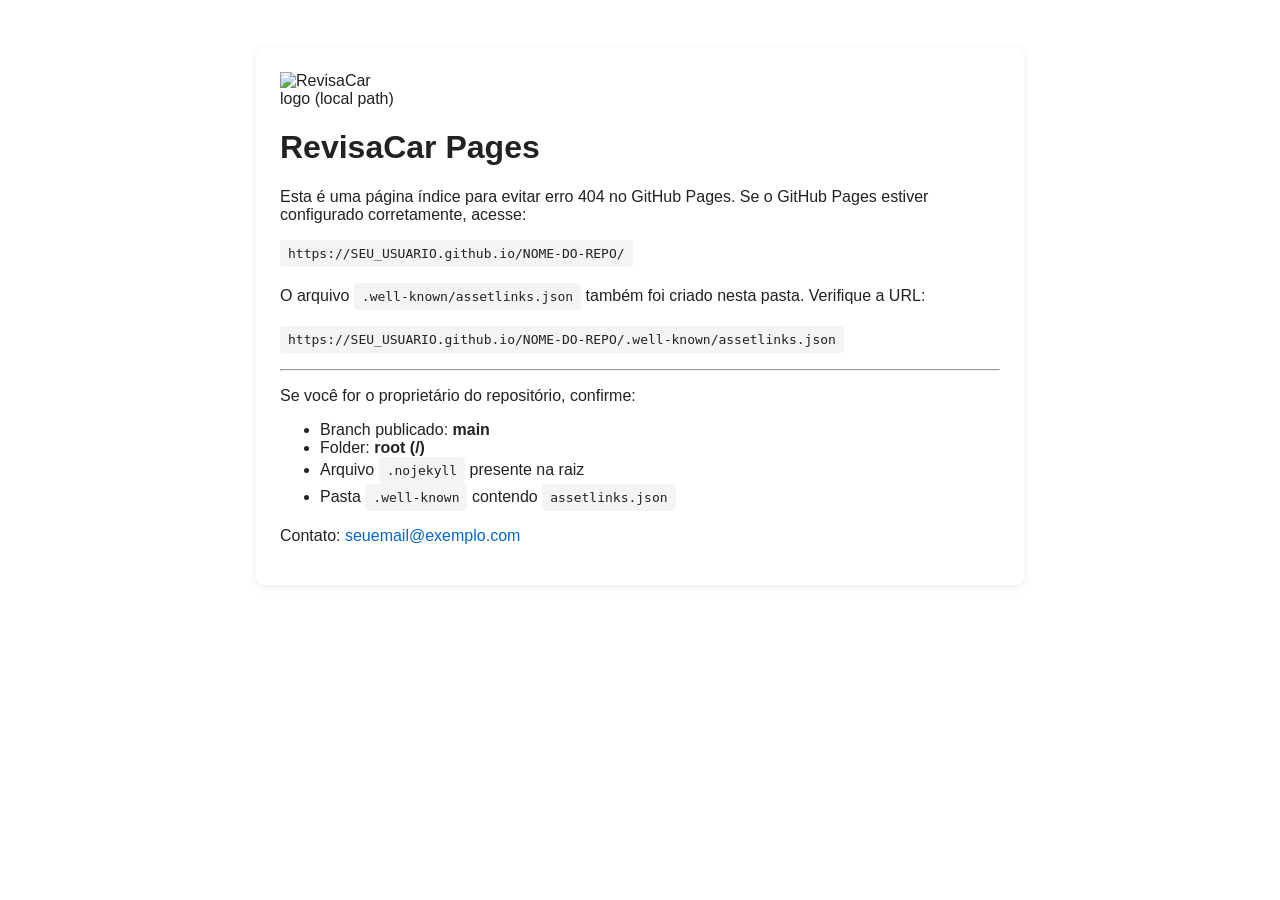
==== index.html @ 2f8b1554 "index.html" ====
<!DOCTYPE html>
<html lang="pt-BR">
<head>
  <meta charset="utf-8"/>
  <meta name="viewport" content="width=device-width, initial-scale=1"/>
  <title>RevisaCar Pages</title>
  <style>
    body { font-family: Arial, Helvetica, sans-serif; text-align:center; padding:40px; color:#222; }
    .card { display:inline-block; text-align:left; padding:24px; border-radius:8px; box-shadow:0 2px 10px rgba(0,0,0,0.08); max-width:720px; }
    img.logo { width:120px; height:auto; display:block; margin-bottom:16px; }
    code { background:#f4f4f4; padding:6px 8px; border-radius:4px; display:inline-block; }
    a { color:#0366d6; text-decoration:none; }
  </style>
</head>
<body>
  <div class="card">
    <img class="logo" src="/mnt/data/icon.png" alt="RevisaCar logo (local path)"/>
    <h1>RevisaCar Pages</h1>
    <p>Esta é uma página índice para evitar erro 404 no GitHub Pages. Se o GitHub Pages estiver configurado corretamente, acesse:</p>
    <p><code>https://SEU_USUARIO.github.io/NOME-DO-REPO/</code></p>
    <p>O arquivo <code>.well-known/assetlinks.json</code> também foi criado nesta pasta. Verifique a URL:</p>
    <p><code>https://SEU_USUARIO.github.io/NOME-DO-REPO/.well-known/assetlinks.json</code></p>
    <hr/>
    <p>Se você for o proprietário do repositório, confirme:</p>
    <ul>
      <li>Branch publicado: <strong>main</strong></li>
      <li>Folder: <strong>root (/)</strong></li>
      <li>Arquivo <code>.nojekyll</code> presente na raiz</li>
      <li>Pasta <code>.well-known</code> contendo <code>assetlinks.json</code></li>
    </ul>
    <p>Contato: <a href="mailto:seuemail@exemplo.com">seuemail@exemplo.com</a></p>
  </div>
</body>
</html>
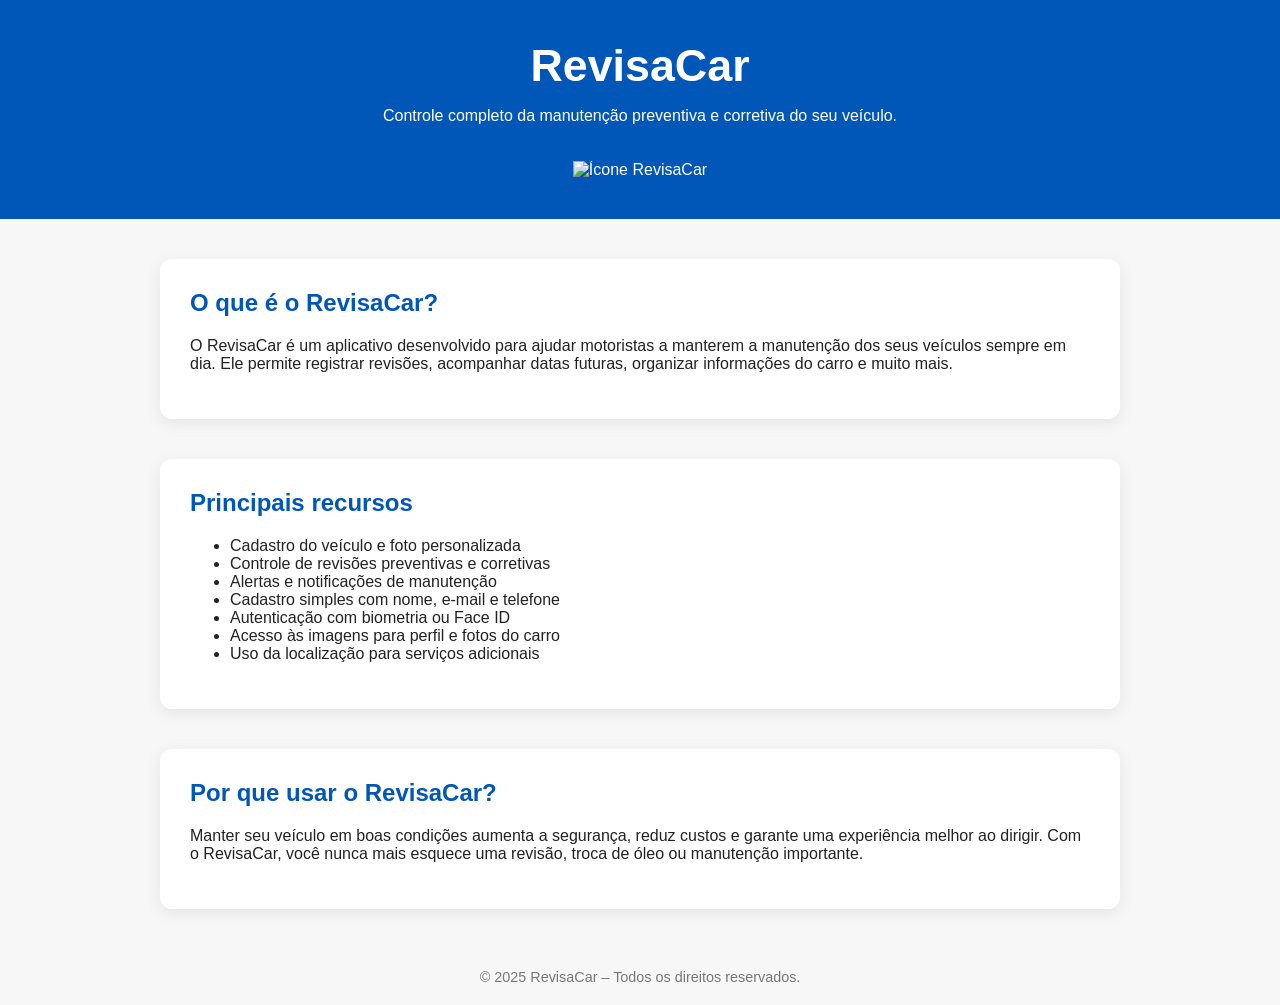
==== commit 144b0de5: "fix html." ====
--- a/index.html
+++ b/index.html
@@ -1,34 +1,102 @@
 <!DOCTYPE html>
 <html lang="pt-BR">
 <head>
-  <meta charset="utf-8"/>
-  <meta name="viewport" content="width=device-width, initial-scale=1"/>
-  <title>RevisaCar Pages</title>
+  <meta charset="UTF-8" />
+  <meta name="viewport" content="width=device-width, initial-scale=1.0" />
+  <title>RevisaCar – Seu veículo sempre em dia</title>
+
   <style>
-    body { font-family: Arial, Helvetica, sans-serif; text-align:center; padding:40px; color:#222; }
-    .card { display:inline-block; text-align:left; padding:24px; border-radius:8px; box-shadow:0 2px 10px rgba(0,0,0,0.08); max-width:720px; }
-    img.logo { width:120px; height:auto; display:block; margin-bottom:16px; }
-    code { background:#f4f4f4; padding:6px 8px; border-radius:4px; display:inline-block; }
-    a { color:#0366d6; text-decoration:none; }
+    body {
+      margin: 0;
+      font-family: Arial, Helvetica, sans-serif;
+      background: #f7f7f7;
+      color: #222;
+      text-align: center;
+    }
+
+    header {
+      background: #0057b8;
+      padding: 40px 20px;
+      color: white;
+    }
+
+    header h1 {
+      margin: 0;
+      font-size: 2.8rem;
+      font-weight: bold;
+    }
+
+    .icon {
+      margin-top: 20px;
+      width: 140px;
+      height: auto;
+    }
+
+    .section {
+      max-width: 900px;
+      background: white;
+      margin: 40px auto;
+      padding: 30px;
+      border-radius: 12px;
+      box-shadow: 0 4px 16px rgba(0,0,0,0.08);
+      text-align: left;
+    }
+
+    .section h2 {
+      color: #0057b8;
+      margin-top: 0;
+    }
+
+    footer {
+      padding: 20px;
+      color: #777;
+      font-size: 0.9rem;
+    }
   </style>
 </head>
+
 <body>
-  <div class="card">
-    <img class="logo" src="/mnt/data/icon.png" alt="RevisaCar logo (local path)"/>
-    <h1>RevisaCar Pages</h1>
-    <p>Esta é uma página índice para evitar erro 404 no GitHub Pages. Se o GitHub Pages estiver configurado corretamente, acesse:</p>
-    <p><code>https://SEU_USUARIO.github.io/NOME-DO-REPO/</code></p>
-    <p>O arquivo <code>.well-known/assetlinks.json</code> também foi criado nesta pasta. Verifique a URL:</p>
-    <p><code>https://SEU_USUARIO.github.io/NOME-DO-REPO/.well-known/assetlinks.json</code></p>
-    <hr/>
-    <p>Se você for o proprietário do repositório, confirme:</p>
+
+  <header>
+    <h1>RevisaCar</h1>
+    <p>Controle completo da manutenção preventiva e corretiva do seu veículo.</p>
+    <img class="icon" src="icon.png" alt="Ícone RevisaCar" />
+  </header>
+
+  <div class="section">
+    <h2>O que é o RevisaCar?</h2>
+    <p>
+      O RevisaCar é um aplicativo desenvolvido para ajudar motoristas a manterem
+      a manutenção dos seus veículos sempre em dia. Ele permite registrar revisões,
+      acompanhar datas futuras, organizar informações do carro e muito mais.
+    </p>
+  </div>
+
+  <div class="section">
+    <h2>Principais recursos</h2>
     <ul>
-      <li>Branch publicado: <strong>main</strong></li>
-      <li>Folder: <strong>root (/)</strong></li>
-      <li>Arquivo <code>.nojekyll</code> presente na raiz</li>
-      <li>Pasta <code>.well-known</code> contendo <code>assetlinks.json</code></li>
+      <li>Cadastro do veículo e foto personalizada</li>
+      <li>Controle de revisões preventivas e corretivas</li>
+      <li>Alertas e notificações de manutenção</li>
+      <li>Cadastro simples com nome, e-mail e telefone</li>
+      <li>Autenticação com biometria ou Face ID</li>
+      <li>Acesso às imagens para perfil e fotos do carro</li>
+      <li>Uso da localização para serviços adicionais</li>
     </ul>
-    <p>Contato: <a href="mailto:seuemail@exemplo.com">seuemail@exemplo.com</a></p>
   </div>
+
+  <div class="section">
+    <h2>Por que usar o RevisaCar?</h2>
+    <p>
+      Manter seu veículo em boas condições aumenta a segurança, reduz custos e garante
+      uma experiência melhor ao dirigir. Com o RevisaCar, você nunca mais esquece
+      uma revisão, troca de óleo ou manutenção importante.
+    </p>
+  </div>
+
+  <footer>
+    © 2025 RevisaCar – Todos os direitos reservados.
+  </footer>
+
 </body>
 </html>
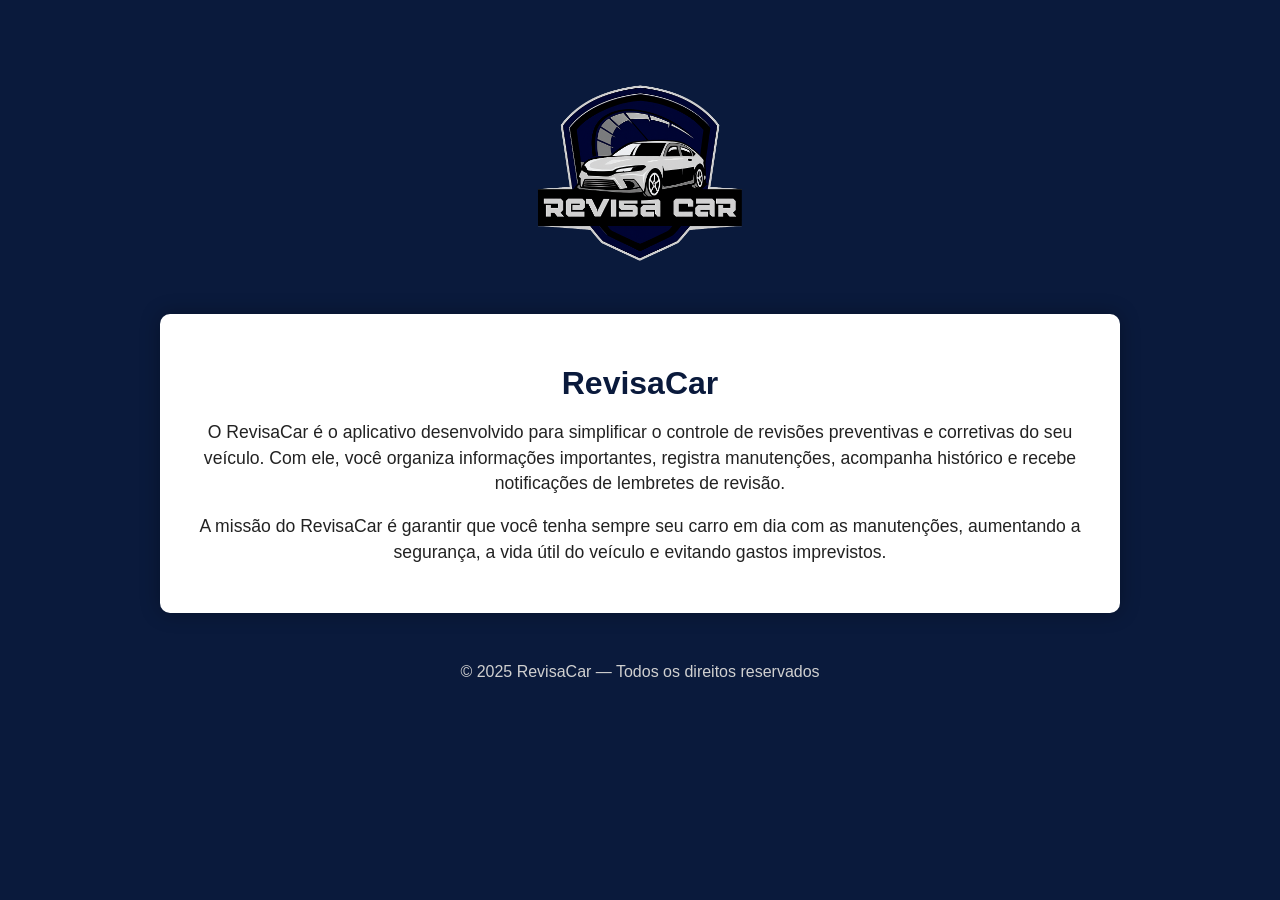
==== commit 0cb6a596: "fix." ====
--- a/index.html
+++ b/index.html
@@ -1,102 +1,77 @@
 <!DOCTYPE html>
 <html lang="pt-BR">
 <head>
-  <meta charset="UTF-8" />
-  <meta name="viewport" content="width=device-width, initial-scale=1.0" />
-  <title>RevisaCar – Seu veículo sempre em dia</title>
+    <meta charset="UTF-8" />
+    <meta name="viewport" content="width=device-width, initial-scale=1.0" />
+    <title>RevisaCar - Gerencie suas revisões automotivas</title>
 
-  <style>
-    body {
-      margin: 0;
-      font-family: Arial, Helvetica, sans-serif;
-      background: #f7f7f7;
-      color: #222;
-      text-align: center;
-    }
+    <style>
+        body {
+            margin: 0;
+            padding: 0;
+            font-family: Arial, sans-serif;
+            background: #0A1A3C; /* Azul do escudo do logo */
+            color: white;
+            text-align: center;
+        }
 
-    header {
-      background: #0057b8;
-      padding: 40px 20px;
-      color: white;
-    }
+        header {
+            padding: 40px 20px 10px;
+        }
 
-    header h1 {
-      margin: 0;
-      font-size: 2.8rem;
-      font-weight: bold;
-    }
+        .logo {
+            width: 260px;
+            height: auto;
+        }
 
-    .icon {
-      margin-top: 20px;
-      width: 140px;
-      height: auto;
-    }
+        .container {
+            max-width: 900px;
+            margin: auto;
+            background: white;
+            color: #222;
+            padding: 30px;
+            border-radius: 10px;
+            box-shadow: 0 0 20px rgba(0,0,0,0.3);
+        }
 
-    .section {
-      max-width: 900px;
-      background: white;
-      margin: 40px auto;
-      padding: 30px;
-      border-radius: 12px;
-      box-shadow: 0 4px 16px rgba(0,0,0,0.08);
-      text-align: left;
-    }
+        h1 {
+            color: #0A1A3C; /* Azul do logo */
+            margin-bottom: 10px;
+        }
 
-    .section h2 {
-      color: #0057b8;
-      margin-top: 0;
-    }
+        p {
+            font-size: 1.1rem;
+            line-height: 1.6rem;
+        }
 
-    footer {
-      padding: 20px;
-      color: #777;
-      font-size: 0.9rem;
-    }
-  </style>
+        footer {
+            padding: 20px;
+            margin-top: 30px;
+            color: #d0d0d0;
+        }
+    </style>
 </head>
-
 <body>
 
-  <header>
-    <h1>RevisaCar</h1>
-    <p>Controle completo da manutenção preventiva e corretiva do seu veículo.</p>
-    <img class="icon" src="icon.png" alt="Ícone RevisaCar" />
-  </header>
+    <header>
+        <img src="assets/icon.png" class="logo">
+    </header>
 
-  <div class="section">
-    <h2>O que é o RevisaCar?</h2>
-    <p>
-      O RevisaCar é um aplicativo desenvolvido para ajudar motoristas a manterem
-      a manutenção dos seus veículos sempre em dia. Ele permite registrar revisões,
-      acompanhar datas futuras, organizar informações do carro e muito mais.
-    </p>
-  </div>
+    <div class="container">
+        <h1>RevisaCar</h1>
+        <p>
+            O RevisaCar é o aplicativo desenvolvido para simplificar o controle de revisões preventivas e corretivas do seu veículo. 
+            Com ele, você organiza informações importantes, registra manutenções, acompanha histórico e recebe notificações de lembretes de revisão.
+        </p>
 
-  <div class="section">
-    <h2>Principais recursos</h2>
-    <ul>
-      <li>Cadastro do veículo e foto personalizada</li>
-      <li>Controle de revisões preventivas e corretivas</li>
-      <li>Alertas e notificações de manutenção</li>
-      <li>Cadastro simples com nome, e-mail e telefone</li>
-      <li>Autenticação com biometria ou Face ID</li>
-      <li>Acesso às imagens para perfil e fotos do carro</li>
-      <li>Uso da localização para serviços adicionais</li>
-    </ul>
-  </div>
+        <p>
+            A missão do RevisaCar é garantir que você tenha sempre seu carro em dia com as manutenções, aumentando a segurança, a vida útil do veículo e evitando gastos imprevistos.
+        </p>
+    </div>
 
-  <div class="section">
-    <h2>Por que usar o RevisaCar?</h2>
-    <p>
-      Manter seu veículo em boas condições aumenta a segurança, reduz custos e garante
-      uma experiência melhor ao dirigir. Com o RevisaCar, você nunca mais esquece
-      uma revisão, troca de óleo ou manutenção importante.
-    </p>
-  </div>
-
-  <footer>
-    © 2025 RevisaCar – Todos os direitos reservados.
-  </footer>
+    <footer>
+        © 2025 RevisaCar — Todos os direitos reservados
+    </footer>
 
 </body>
 </html>
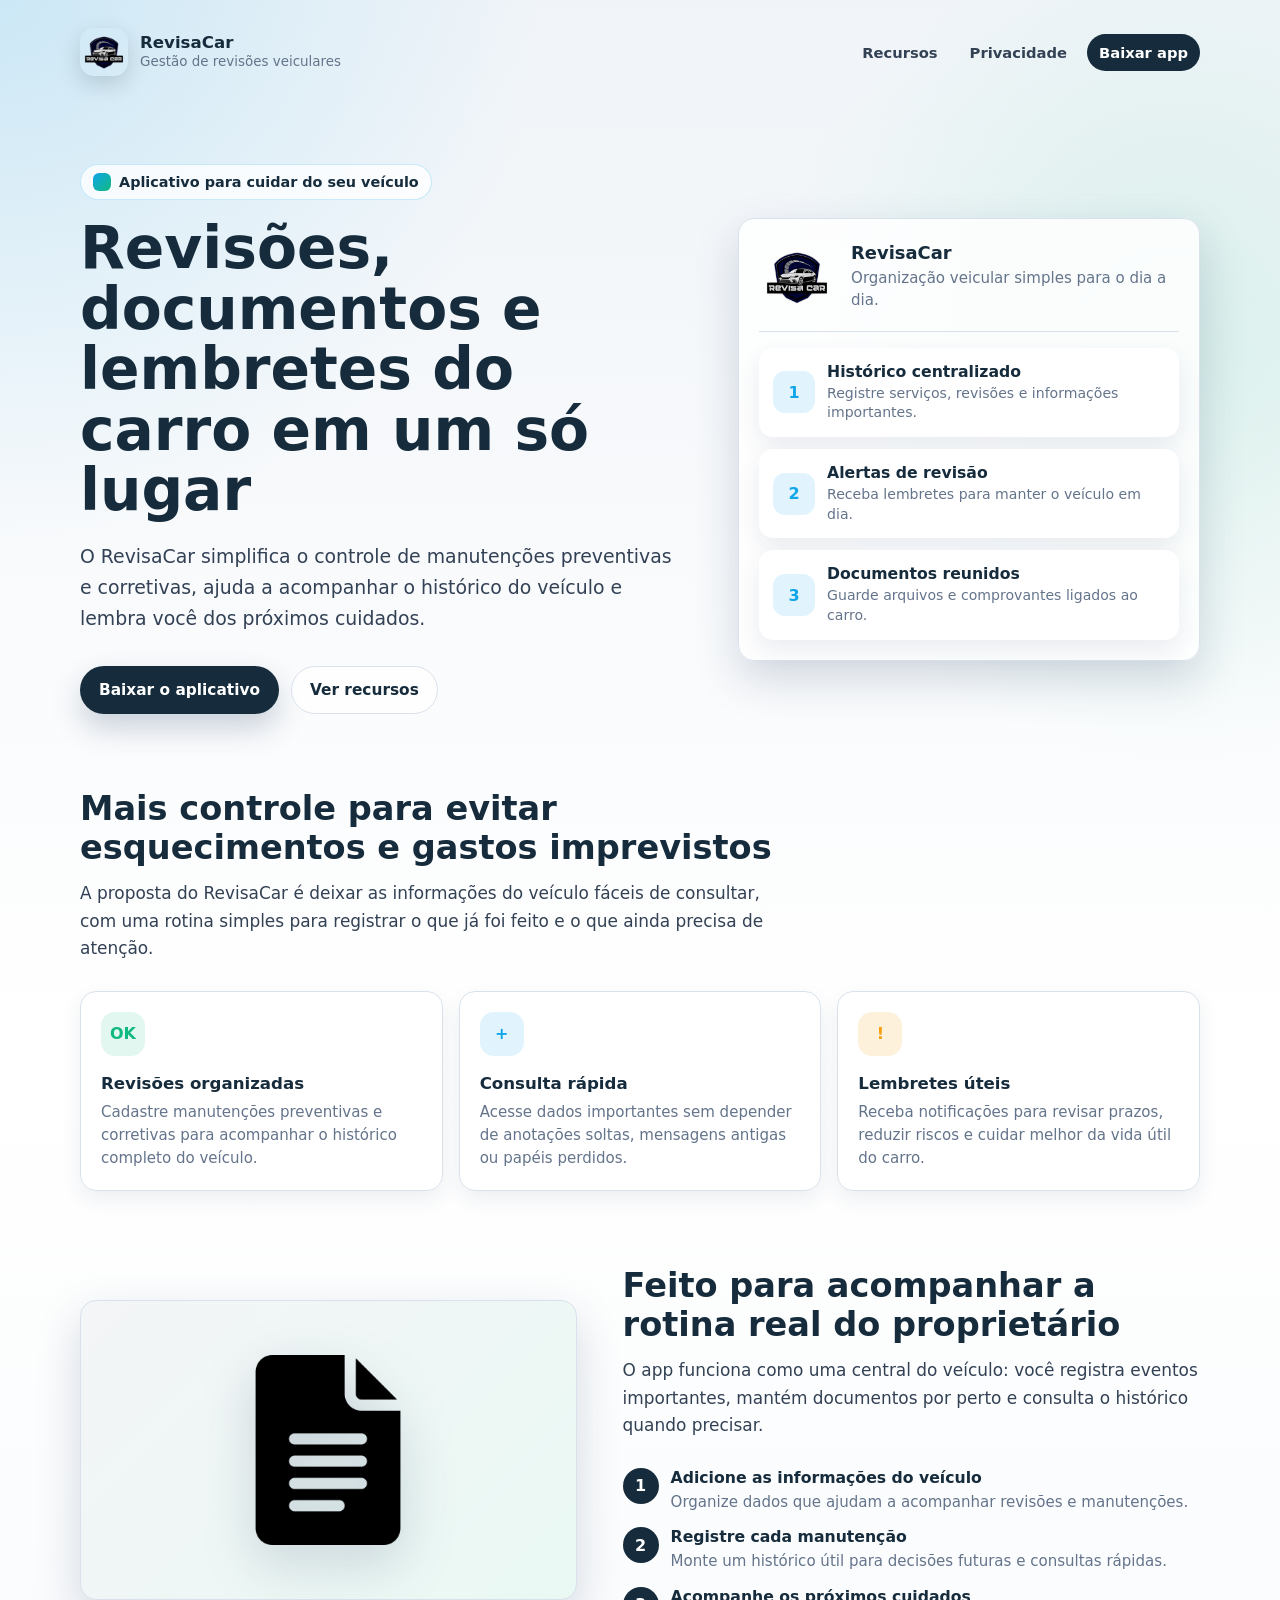
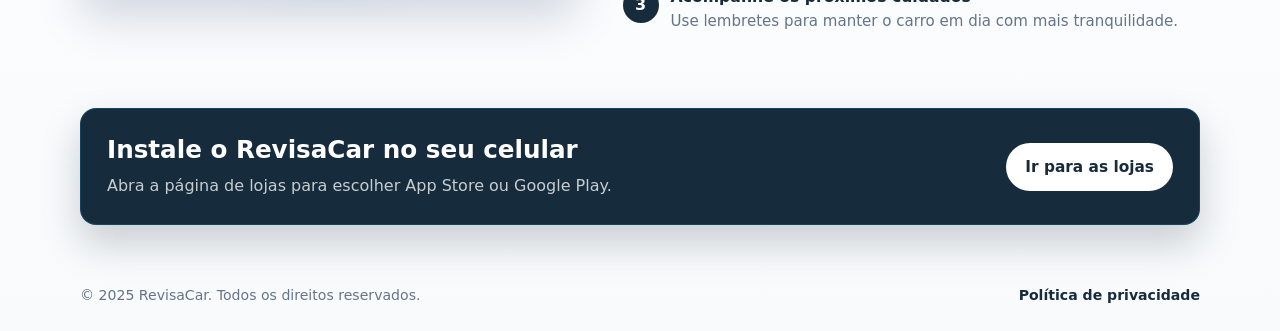
==== commit 39c5367f: "Padroniza as páginas existete." ====
--- a/index.html
+++ b/index.html
@@ -3,75 +3,164 @@
 <head>
     <meta charset="UTF-8" />
     <meta name="viewport" content="width=device-width, initial-scale=1.0" />
-    <title>RevisaCar - Gerencie suas revisões automotivas</title>
-
-    <style>
-        body {
-            margin: 0;
-            padding: 0;
-            font-family: Arial, sans-serif;
-            background: #0A1A3C; /* Azul do escudo do logo */
-            color: white;
-            text-align: center;
-        }
-
-        header {
-            padding: 40px 20px 10px;
-        }
-
-        .logo {
-            width: 260px;
-            height: auto;
-        }
-
-        .container {
-            max-width: 900px;
-            margin: auto;
-            background: white;
-            color: #222;
-            padding: 30px;
-            border-radius: 10px;
-            box-shadow: 0 0 20px rgba(0,0,0,0.3);
-        }
-
-        h1 {
-            color: #0A1A3C; /* Azul do logo */
-            margin-bottom: 10px;
-        }
-
-        p {
-            font-size: 1.1rem;
-            line-height: 1.6rem;
-        }
-
-        footer {
-            padding: 20px;
-            margin-top: 30px;
-            color: #d0d0d0;
-        }
-    </style>
+    <meta name="description" content="Conheça o RevisaCar, aplicativo para organizar revisões, documentos, manutenções e lembretes do seu veículo." />
+    <title>RevisaCar - Gestão de revisões veiculares</title>
+    <link rel="stylesheet" href="assets/css/base.css" />
+    <link rel="stylesheet" href="assets/css/index.css" />
 </head>
 <body>
+    <div class="page">
+        <header class="topbar" aria-label="RevisaCar">
+            <a class="brand" href="./" aria-label="Página inicial do RevisaCar">
+                <img src="assets/icon.png" alt="" />
+                <span>
+                    <strong>RevisaCar</strong>
+                    <span>Gestão de revisões veiculares</span>
+                </span>
+            </a>
 
-    <header>
-        <img src="assets/icon.png" class="logo">
-    </header>
+            <nav class="nav-links" aria-label="Navegação principal">
+                <a href="#recursos">Recursos</a>
+                <a href="privacy_policy.html">Privacidade</a>
+                <a class="download-link" href="lojas.html">Baixar app</a>
+            </nav>
+        </header>
 
-    <div class="container">
-        <h1>RevisaCar</h1>
-        <p>
-            O RevisaCar é o aplicativo desenvolvido para simplificar o controle de revisões preventivas e corretivas do seu veículo. 
-            Com ele, você organiza informações importantes, registra manutenções, acompanha histórico e recebe notificações de lembretes de revisão.
-        </p>
+        <main>
+            <section class="hero" aria-labelledby="titulo-principal">
+                <div class="hero-copy">
+                    <p class="eyebrow">Aplicativo para cuidar do seu veículo</p>
+                    <h1 id="titulo-principal">Revisões, documentos e lembretes do carro em um só lugar</h1>
+                    <p class="lead">
+                        O RevisaCar simplifica o controle de manutenções preventivas e corretivas,
+                        ajuda a acompanhar o histórico do veículo e lembra você dos próximos cuidados.
+                    </p>
 
-        <p>
-            A missão do RevisaCar é garantir que você tenha sempre seu carro em dia com as manutenções, aumentando a segurança, a vida útil do veículo e evitando gastos imprevistos.
-        </p>
+                    <div class="actions" aria-label="Ações principais">
+                        <a class="button primary" href="lojas.html">Baixar o aplicativo</a>
+                        <a class="button secondary" href="#recursos">Ver recursos</a>
+                    </div>
+                </div>
+
+                <aside class="hero-panel" aria-label="Resumo do aplicativo">
+                    <div class="app-card">
+                        <img src="assets/icon.png" alt="" />
+                        <span>
+                            <strong>RevisaCar</strong>
+                            <span>Organização veicular simples para o dia a dia.</span>
+                        </span>
+                    </div>
+
+                    <ul class="status-list">
+                        <li>
+                            <span class="status-icon" aria-hidden="true">1</span>
+                            <span>
+                                <strong>Histórico centralizado</strong>
+                                <span>Registre serviços, revisões e informações importantes.</span>
+                            </span>
+                        </li>
+                        <li>
+                            <span class="status-icon" aria-hidden="true">2</span>
+                            <span>
+                                <strong>Alertas de revisão</strong>
+                                <span>Receba lembretes para manter o veículo em dia.</span>
+                            </span>
+                        </li>
+                        <li>
+                            <span class="status-icon" aria-hidden="true">3</span>
+                            <span>
+                                <strong>Documentos reunidos</strong>
+                                <span>Guarde arquivos e comprovantes ligados ao carro.</span>
+                            </span>
+                        </li>
+                    </ul>
+                </aside>
+            </section>
+
+            <section id="recursos" aria-labelledby="titulo-recursos">
+                <div class="section-heading">
+                    <h2 id="titulo-recursos">Mais controle para evitar esquecimentos e gastos imprevistos</h2>
+                    <p>
+                        A proposta do RevisaCar é deixar as informações do veículo fáceis de consultar,
+                        com uma rotina simples para registrar o que já foi feito e o que ainda precisa de atenção.
+                    </p>
+                </div>
+
+                <div class="feature-grid">
+                    <article class="feature">
+                        <span class="feature-icon" aria-hidden="true">OK</span>
+                        <h3>Revisões organizadas</h3>
+                        <p>Cadastre manutenções preventivas e corretivas para acompanhar o histórico completo do veículo.</p>
+                    </article>
+
+                    <article class="feature">
+                        <span class="feature-icon" aria-hidden="true">+</span>
+                        <h3>Consulta rápida</h3>
+                        <p>Acesse dados importantes sem depender de anotações soltas, mensagens antigas ou papéis perdidos.</p>
+                    </article>
+
+                    <article class="feature">
+                        <span class="feature-icon" aria-hidden="true">!</span>
+                        <h3>Lembretes úteis</h3>
+                        <p>Receba notificações para revisar prazos, reduzir riscos e cuidar melhor da vida útil do carro.</p>
+                    </article>
+                </div>
+            </section>
+
+            <section class="workflow" aria-labelledby="titulo-funcionamento">
+                <div class="document-visual" aria-hidden="true">
+                    <img src="assets/document.png" alt="" loading="lazy" />
+                </div>
+
+                <div>
+                    <div class="section-heading">
+                        <h2 id="titulo-funcionamento">Feito para acompanhar a rotina real do proprietário</h2>
+                        <p>
+                            O app funciona como uma central do veículo: você registra eventos importantes,
+                            mantém documentos por perto e consulta o histórico quando precisar.
+                        </p>
+                    </div>
+
+                    <ol class="steps">
+                        <li>
+                            <span class="step-number">1</span>
+                            <span>
+                                <strong>Adicione as informações do veículo</strong>
+                                <span>Organize dados que ajudam a acompanhar revisões e manutenções.</span>
+                            </span>
+                        </li>
+                        <li>
+                            <span class="step-number">2</span>
+                            <span>
+                                <strong>Registre cada manutenção</strong>
+                                <span>Monte um histórico útil para decisões futuras e consultas rápidas.</span>
+                            </span>
+                        </li>
+                        <li>
+                            <span class="step-number">3</span>
+                            <span>
+                                <strong>Acompanhe os próximos cuidados</strong>
+                                <span>Use lembretes para manter o carro em dia com mais tranquilidade.</span>
+                            </span>
+                        </li>
+                    </ol>
+                </div>
+            </section>
+
+            <section class="download-strip" aria-labelledby="titulo-download">
+                <div>
+                    <h2 id="titulo-download">Instale o RevisaCar no seu celular</h2>
+                    <p>Abra a página de lojas para escolher App Store ou Google Play.</p>
+                </div>
+
+                <a class="button" href="lojas.html">Ir para as lojas</a>
+            </section>
+        </main>
+
+        <footer>
+            <span>&copy; 2025 RevisaCar. Todos os direitos reservados.</span>
+            <a href="privacy_policy.html">Política de privacidade</a>
+        </footer>
     </div>
-
-    <footer>
-        © 2025 RevisaCar — Todos os direitos reservados
-    </footer>
-
 </body>
 </html>
--- a/assets/css/base.css
+++ b/assets/css/base.css
@@ -0,0 +1,235 @@
+:root {
+    --primary-50: #f0f4f8;
+    --primary-100: #d9e2ec;
+    --primary-500: #1e3a5f;
+    --primary-700: #162c3c;
+    --primary-900: #0f1c2e;
+    --accent-500: #0ea5e9;
+    --success-500: #10b981;
+    --warning-500: #f59e0b;
+    --slate-500: #64748b;
+    --slate-700: #334155;
+    --white: #ffffff;
+    --shadow: 0 18px 45px rgba(30, 58, 95, 0.18);
+    --radius: 16px;
+}
+
+* {
+    box-sizing: border-box;
+}
+
+html {
+    min-height: 100%;
+    scroll-behavior: smooth;
+}
+
+body {
+    min-height: 100%;
+    margin: 0;
+    font-family: Inter, ui-sans-serif, system-ui, -apple-system, BlinkMacSystemFont, "Segoe UI", sans-serif;
+    background:
+        radial-gradient(circle at top left, rgba(14, 165, 233, 0.16), transparent 34rem),
+        radial-gradient(circle at 92% 18%, rgba(16, 185, 129, 0.12), transparent 26rem),
+        linear-gradient(180deg, var(--primary-50) 0%, #ffffff 54%, #f8fafc 100%);
+    color: var(--primary-900);
+}
+
+a {
+    color: inherit;
+}
+
+h1,
+h2,
+h3,
+p {
+    margin-top: 0;
+}
+
+.page {
+    width: min(1120px, calc(100% - 40px));
+    min-height: 100vh;
+    margin: 0 auto;
+    display: flex;
+    flex-direction: column;
+}
+
+.topbar {
+    display: flex;
+    align-items: center;
+    justify-content: space-between;
+    gap: 24px;
+    padding: 28px 0 18px;
+}
+
+.brand {
+    display: inline-flex;
+    align-items: center;
+    gap: 12px;
+    text-decoration: none;
+}
+
+.brand img {
+    width: 48px;
+    height: 48px;
+    border-radius: 14px;
+    box-shadow: 0 8px 22px rgba(15, 28, 46, 0.16);
+}
+
+.brand strong {
+    display: block;
+    color: var(--primary-700);
+    font-size: 1.04rem;
+    line-height: 1;
+}
+
+.brand > span {
+    display: block;
+    min-width: 0;
+}
+
+.brand > span > span {
+    display: block;
+    margin-top: 3px;
+    color: var(--slate-500);
+    font-size: 0.84rem;
+}
+
+.nav-links {
+    display: flex;
+    align-items: center;
+    gap: 8px;
+}
+
+.nav-links a {
+    padding: 10px 12px;
+    border-radius: 999px;
+    color: var(--slate-700);
+    font-size: 0.92rem;
+    font-weight: 700;
+    text-decoration: none;
+    transition: background 0.2s ease, color 0.2s ease;
+}
+
+.nav-links a:hover,
+.nav-links a:focus-visible {
+    background: rgba(14, 165, 233, 0.1);
+    color: var(--primary-700);
+    outline: none;
+}
+
+.nav-links .download-link {
+    background: var(--primary-700);
+    color: var(--white);
+}
+
+.nav-links .download-link:hover,
+.nav-links .download-link:focus-visible {
+    background: var(--primary-500);
+    color: var(--white);
+}
+
+.eyebrow {
+    display: inline-flex;
+    align-items: center;
+    gap: 8px;
+    margin: 0 0 18px;
+    padding: 8px 12px;
+    border: 1px solid rgba(14, 165, 233, 0.22);
+    border-radius: 999px;
+    background: rgba(255, 255, 255, 0.76);
+    color: var(--primary-700);
+    font-size: 0.9rem;
+    font-weight: 700;
+}
+
+.eyebrow::before {
+    width: 18px;
+    height: 18px;
+    border-radius: 6px;
+    background: linear-gradient(135deg, var(--accent-500), var(--success-500));
+    content: "";
+}
+
+.actions {
+    display: flex;
+    flex-wrap: wrap;
+    gap: 12px;
+    margin-top: 32px;
+}
+
+.button {
+    display: inline-flex;
+    align-items: center;
+    justify-content: center;
+    min-height: 48px;
+    padding: 0 18px;
+    border: 1px solid transparent;
+    border-radius: 999px;
+    font-size: 0.96rem;
+    font-weight: 800;
+    text-decoration: none;
+    transition: border-color 0.2s ease, box-shadow 0.2s ease, transform 0.2s ease, background 0.2s ease;
+}
+
+.button:hover,
+.button:focus-visible {
+    transform: translateY(-2px);
+    outline: none;
+}
+
+.button.primary {
+    background: var(--primary-700);
+    color: var(--white);
+    box-shadow: 0 14px 30px rgba(30, 58, 95, 0.22);
+}
+
+.button.primary:hover,
+.button.primary:focus-visible {
+    background: var(--primary-500);
+    box-shadow: 0 18px 34px rgba(30, 58, 95, 0.28);
+}
+
+.button.secondary {
+    border-color: var(--primary-100);
+    background: rgba(255, 255, 255, 0.82);
+    color: var(--primary-700);
+}
+
+.button.secondary:hover,
+.button.secondary:focus-visible {
+    border-color: rgba(14, 165, 233, 0.42);
+    box-shadow: 0 12px 24px rgba(30, 58, 95, 0.12);
+}
+
+footer {
+    padding: 0 0 28px;
+    color: var(--slate-500);
+    font-size: 0.88rem;
+}
+
+@media (max-width: 900px) {
+    .page {
+        width: min(100% - 28px, 680px);
+    }
+}
+
+@media (max-width: 620px) {
+    .topbar {
+        align-items: flex-start;
+        flex-direction: column;
+        padding-top: 20px;
+    }
+
+    .nav-links {
+        width: 100%;
+        flex-wrap: wrap;
+    }
+
+    .actions {
+        display: grid;
+    }
+
+    .button {
+        width: 100%;
+    }
+}
--- a/assets/css/index.css
+++ b/assets/css/index.css
@@ -0,0 +1,397 @@
+  main {
+      display: grid;
+      gap: 76px;
+      padding: 70px 0 62px;
+  }
+
+  .hero {
+      display: grid;
+      grid-template-columns: minmax(0, 1.02fr) minmax(320px, 0.78fr);
+      align-items: center;
+      gap: 54px;
+  }
+
+  .hero-copy {
+      max-width: 660px;
+  }
+
+  h1 {
+      margin-bottom: 0;
+      color: var(--primary-700);
+      font-size: 3.64rem;
+      line-height: 1.04;
+      letter-spacing: 0;
+  }
+
+  .lead {
+      max-width: 600px;
+      margin: 20px 0 0;
+      color: var(--slate-700);
+      font-size: 1.18rem;
+      line-height: 1.65;
+  }
+
+  .hero-panel {
+      display: grid;
+      gap: 16px;
+      padding: 20px;
+      border: 1px solid var(--primary-100);
+      border-radius: var(--radius);
+      background: rgba(255, 255, 255, 0.86);
+      box-shadow: var(--shadow);
+  }
+
+  .app-card {
+      display: flex;
+      align-items: center;
+      gap: 16px;
+      padding-bottom: 16px;
+      border-bottom: 1px solid var(--primary-100);
+  }
+
+  .app-card img {
+      width: 76px;
+      height: 76px;
+      border-radius: 20px;
+      flex: 0 0 auto;
+  }
+
+  .app-card strong {
+      display: block;
+      color: var(--primary-700);
+      font-size: 1.12rem;
+  }
+
+  .app-card > span {
+      display: block;
+      min-width: 0;
+  }
+
+  .app-card > span > span {
+      display: block;
+      margin-top: 5px;
+      color: var(--slate-500);
+      font-size: 0.94rem;
+      line-height: 1.45;
+  }
+
+  .status-list {
+      display: grid;
+      gap: 12px;
+      margin: 0;
+      padding: 0;
+      list-style: none;
+  }
+
+  .status-list li {
+      display: grid;
+      grid-template-columns: 42px minmax(0, 1fr);
+      align-items: center;
+      gap: 12px;
+      min-height: 72px;
+      padding: 14px;
+      border-radius: 14px;
+      background: var(--white);
+      box-shadow: 0 10px 24px rgba(30, 58, 95, 0.09);
+  }
+
+  .status-icon {
+      display: grid;
+      place-items: center;
+      width: 42px;
+      height: 42px;
+      border-radius: 12px;
+      background: rgba(14, 165, 233, 0.12);
+      color: var(--accent-500);
+      font-weight: 900;
+  }
+
+  .status-list strong {
+      display: block;
+      color: var(--primary-700);
+      font-size: 0.98rem;
+  }
+
+  .status-list li > span:not(.status-icon) {
+      display: block;
+      min-width: 0;
+  }
+
+  .status-list li > span:not(.status-icon) > span {
+      display: block;
+      margin-top: 3px;
+      color: var(--slate-500);
+      font-size: 0.88rem;
+      line-height: 1.4;
+  }
+
+  .section-heading {
+      max-width: 700px;
+  }
+
+  .section-heading h2 {
+      margin-bottom: 12px;
+      color: var(--primary-700);
+      font-size: 2.1rem;
+      line-height: 1.16;
+  }
+
+  .section-heading p {
+      margin-bottom: 0;
+      color: var(--slate-700);
+      font-size: 1.06rem;
+      line-height: 1.62;
+  }
+
+  .feature-grid {
+      display: grid;
+      grid-template-columns: repeat(3, minmax(0, 1fr));
+      gap: 16px;
+      margin-top: 28px;
+  }
+
+  .feature {
+      min-height: 178px;
+      padding: 20px;
+      border: 1px solid var(--primary-100);
+      border-radius: var(--radius);
+      background: rgba(255, 255, 255, 0.82);
+      box-shadow: 0 8px 20px rgba(30, 58, 95, 0.08);
+  }
+
+  .feature-icon {
+      display: grid;
+      place-items: center;
+      width: 44px;
+      height: 44px;
+      margin-bottom: 18px;
+      border-radius: 14px;
+      background: rgba(16, 185, 129, 0.12);
+      color: var(--success-500);
+      font-weight: 900;
+  }
+
+  .feature:nth-child(2) .feature-icon {
+      background: rgba(14, 165, 233, 0.12);
+      color: var(--accent-500);
+  }
+
+  .feature:nth-child(3) .feature-icon {
+      background: rgba(245, 158, 11, 0.14);
+      color: var(--warning-500);
+  }
+
+  .feature h3 {
+      margin-bottom: 8px;
+      color: var(--primary-700);
+      font-size: 1.04rem;
+  }
+
+  .feature p {
+      margin-bottom: 0;
+      color: var(--slate-500);
+      font-size: 0.94rem;
+      line-height: 1.55;
+  }
+
+  .workflow {
+      display: grid;
+      grid-template-columns: minmax(0, 0.86fr) minmax(320px, 1fr);
+      align-items: center;
+      gap: 46px;
+  }
+
+  .document-visual {
+      display: grid;
+      place-items: center;
+      min-height: 300px;
+      border: 1px solid var(--primary-100);
+      border-radius: var(--radius);
+      background:
+          linear-gradient(135deg, rgba(30, 58, 95, 0.05), rgba(16, 185, 129, 0.09)),
+          var(--white);
+      box-shadow: var(--shadow);
+  }
+
+  .document-visual img {
+      width: min(190px, 48vw);
+      height: auto;
+      filter: drop-shadow(0 18px 26px rgba(30, 58, 95, 0.18));
+  }
+
+  .steps {
+      display: grid;
+      gap: 14px;
+      margin: 28px 0 0;
+      padding: 0;
+      list-style: none;
+  }
+
+  .steps li {
+      display: grid;
+      grid-template-columns: 36px minmax(0, 1fr);
+      gap: 12px;
+      align-items: start;
+  }
+
+  .step-number {
+      display: grid;
+      place-items: center;
+      width: 36px;
+      height: 36px;
+      border-radius: 50%;
+      background: var(--primary-700);
+      color: var(--white);
+      font-weight: 900;
+  }
+
+  .steps strong {
+      display: block;
+      color: var(--primary-700);
+      font-size: 0.98rem;
+  }
+
+  .steps li > span:not(.step-number) {
+      display: block;
+      min-width: 0;
+  }
+
+  .steps li > span:not(.step-number) > span {
+      display: block;
+      margin-top: 4px;
+      color: var(--slate-500);
+      font-size: 0.94rem;
+      line-height: 1.5;
+  }
+
+  .download-strip {
+      display: grid;
+      grid-template-columns: minmax(0, 1fr) auto;
+      align-items: center;
+      gap: 24px;
+      padding: 26px;
+      border: 1px solid rgba(14, 165, 233, 0.22);
+      border-radius: var(--radius);
+      background: var(--primary-700);
+      color: var(--white);
+      box-shadow: 0 18px 38px rgba(22, 44, 60, 0.22);
+  }
+
+  .download-strip h2 {
+      margin-bottom: 8px;
+      color: var(--white);
+      font-size: 1.54rem;
+      line-height: 1.22;
+  }
+
+  .download-strip p {
+      margin-bottom: 0;
+      color: rgba(255, 255, 255, 0.76);
+      line-height: 1.55;
+  }
+
+  .download-strip .button {
+      background: var(--white);
+      color: var(--primary-700);
+      white-space: nowrap;
+  }
+
+  .download-strip .button:hover,
+  .download-strip .button:focus-visible {
+      box-shadow: 0 14px 28px rgba(15, 28, 46, 0.24);
+  }
+
+  footer {
+      display: flex;
+      align-items: center;
+      justify-content: space-between;
+      gap: 18px;
+      padding: 0 0 28px;
+      color: var(--slate-500);
+      font-size: 0.88rem;
+  }
+
+  footer a {
+      color: var(--primary-700);
+      font-weight: 700;
+      text-decoration: none;
+  }
+
+  footer a:hover,
+  footer a:focus-visible {
+      color: var(--accent-500);
+      outline: none;
+  }
+
+  @media (max-width: 900px) {
+      main {
+          gap: 58px;
+          padding-top: 38px;
+      }
+
+      .hero,
+      .workflow,
+      .download-strip {
+          grid-template-columns: 1fr;
+      }
+
+      .hero-panel {
+          max-width: 520px;
+      }
+
+      h1 {
+          font-size: 2.72rem;
+      }
+
+      .feature-grid {
+          grid-template-columns: 1fr;
+      }
+
+      .download-strip {
+          align-items: start;
+      }
+  }
+
+  @media (max-width: 620px) {
+      .nav-links a {
+          padding-right: 10px;
+          padding-left: 10px;
+      }
+
+      h1 {
+          font-size: 2.2rem;
+      }
+
+      .lead {
+          font-size: 1.06rem;
+      }
+
+      .hero-panel,
+      .download-strip {
+          padding: 18px;
+      }
+
+      .app-card {
+          align-items: flex-start;
+      }
+
+      .app-card img {
+          width: 62px;
+          height: 62px;
+          border-radius: 17px;
+      }
+
+      .status-list li {
+          grid-template-columns: 38px minmax(0, 1fr);
+      }
+
+      .status-icon {
+          width: 38px;
+          height: 38px;
+      }
+
+      footer {
+          align-items: flex-start;
+          flex-direction: column;
+      }
+  }
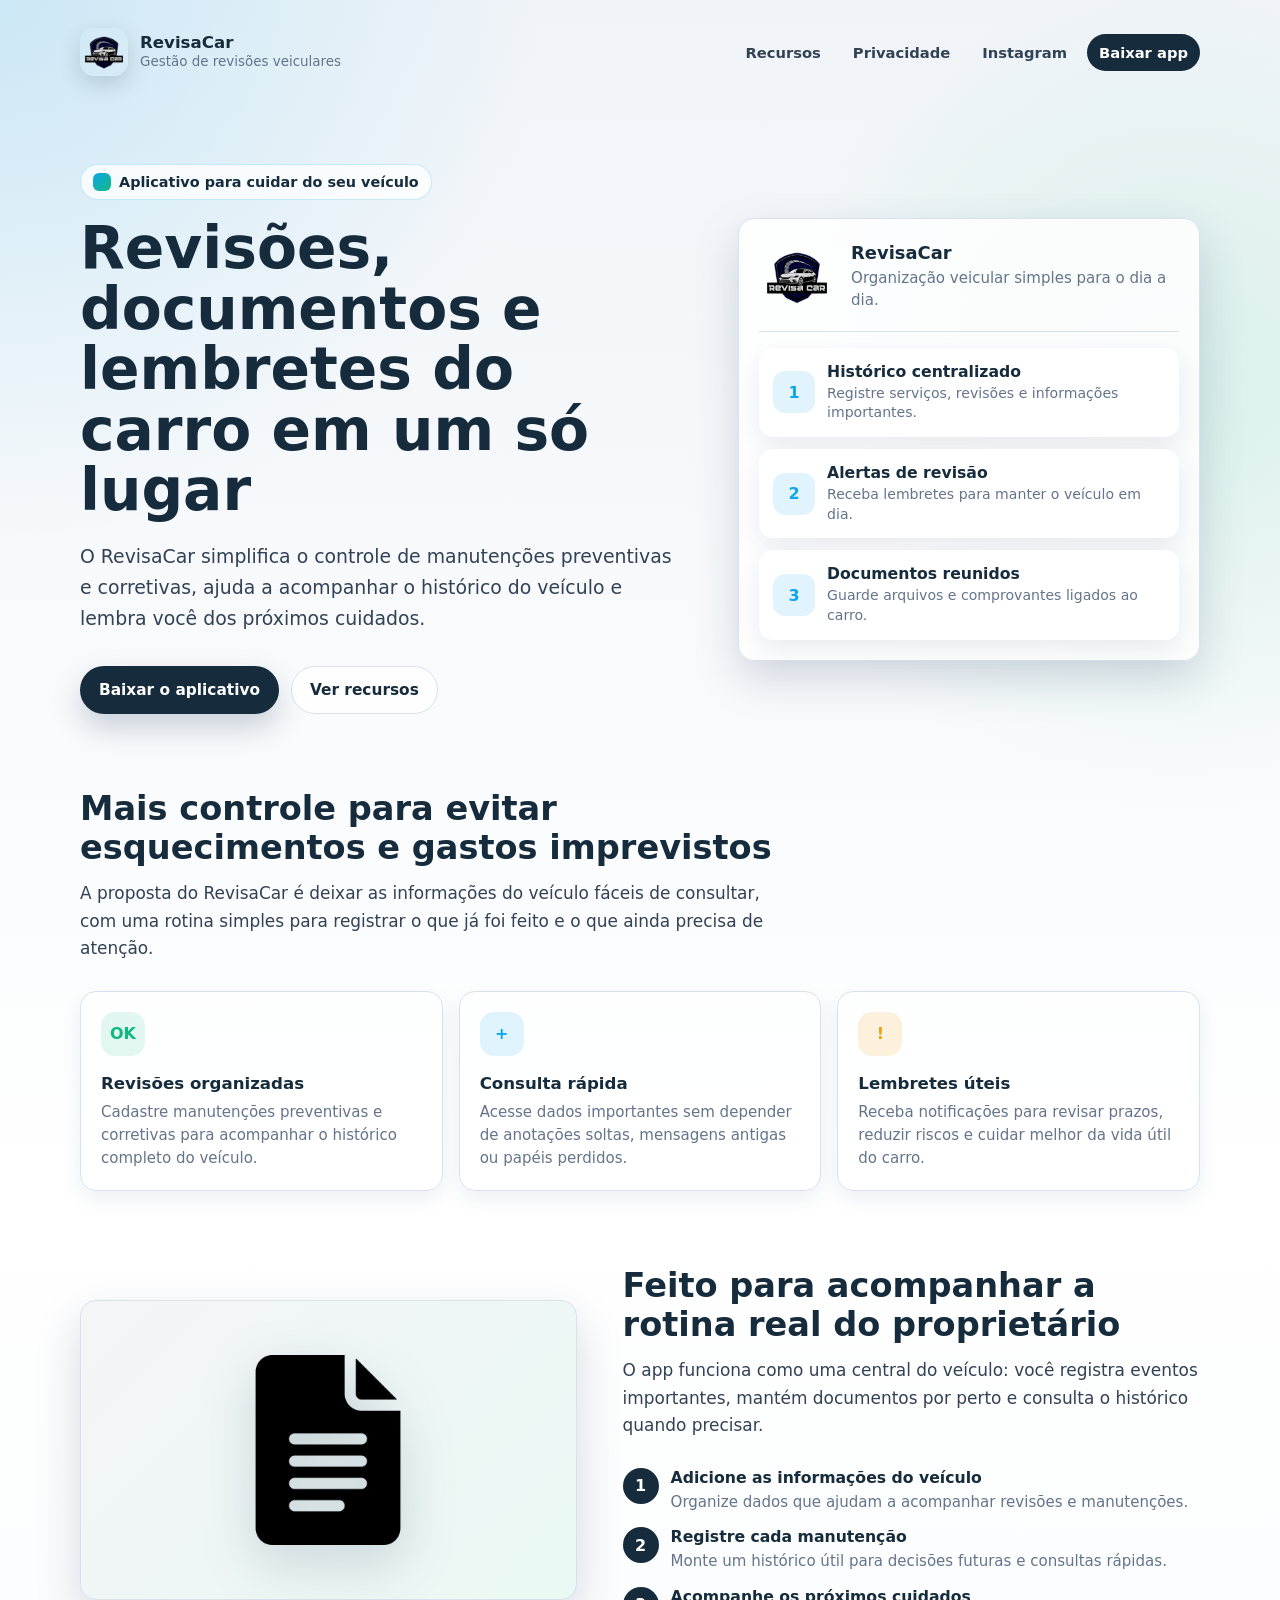
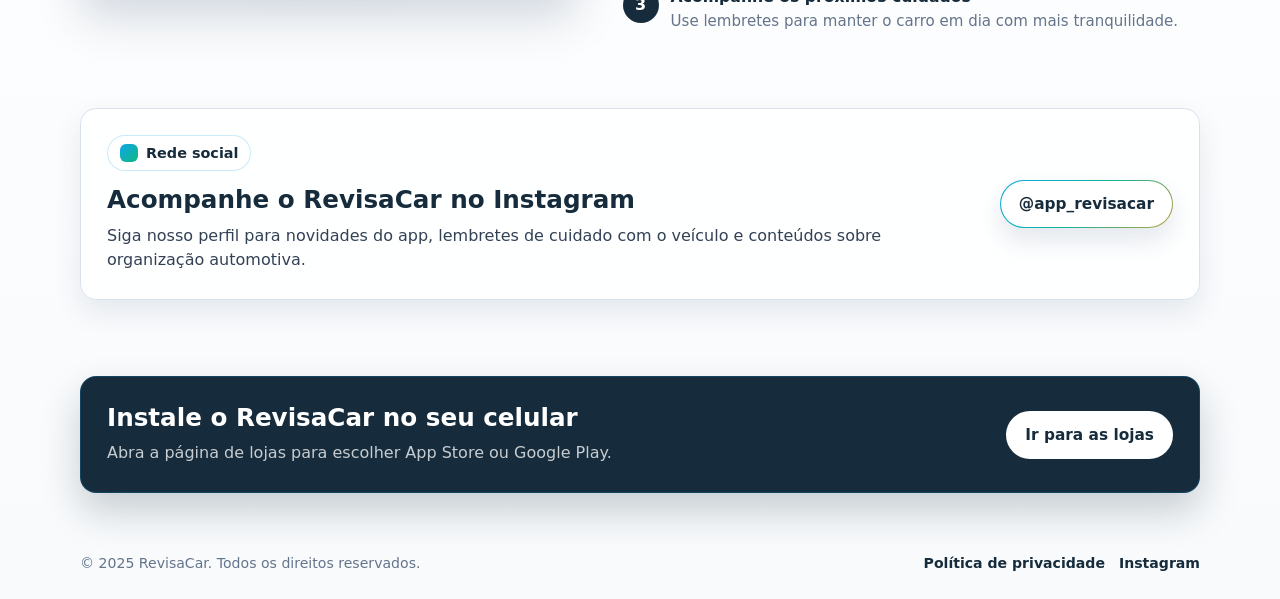
==== commit 12b7af89: "Inclui rede social do instagram." ====
--- a/index.html
+++ b/index.html
@@ -22,6 +22,7 @@
             <nav class="nav-links" aria-label="Navegação principal">
                 <a href="#recursos">Recursos</a>
                 <a href="privacy_policy.html">Privacidade</a>
+                <a href="https://www.instagram.com/app_revisacar/" target="_blank" rel="noopener noreferrer">Instagram</a>
                 <a class="download-link" href="lojas.html">Baixar app</a>
             </nav>
         </header>
@@ -147,6 +148,21 @@
                 </div>
             </section>
 
+            <section class="social-strip" aria-labelledby="titulo-instagram">
+                <div>
+                    <p class="eyebrow">Rede social</p>
+                    <h2 id="titulo-instagram">Acompanhe o RevisaCar no Instagram</h2>
+                    <p>
+                        Siga nosso perfil para novidades do app, lembretes de cuidado com o veículo
+                        e conteúdos sobre organização automotiva.
+                    </p>
+                </div>
+
+                <a class="button social" href="https://www.instagram.com/app_revisacar/" target="_blank" rel="noopener noreferrer" aria-label="Abrir o Instagram do RevisaCar em uma nova aba">
+                    @app_revisacar
+                </a>
+            </section>
+
             <section class="download-strip" aria-labelledby="titulo-download">
                 <div>
                     <h2 id="titulo-download">Instale o RevisaCar no seu celular</h2>
@@ -159,7 +175,10 @@
 
         <footer>
             <span>&copy; 2025 RevisaCar. Todos os direitos reservados.</span>
-            <a href="privacy_policy.html">Política de privacidade</a>
+            <nav class="footer-links" aria-label="Links de rodapé">
+                <a href="privacy_policy.html">Política de privacidade</a>
+                <a href="https://www.instagram.com/app_revisacar/" target="_blank" rel="noopener noreferrer">Instagram</a>
+            </nav>
         </footer>
     </div>
 </body>
--- a/assets/css/index.css
+++ b/assets/css/index.css
@@ -301,6 +301,51 @@
       box-shadow: 0 14px 28px rgba(15, 28, 46, 0.24);
   }
 
+  .social-strip {
+      display: grid;
+      grid-template-columns: minmax(0, 1fr) auto;
+      align-items: center;
+      gap: 24px;
+      padding: 26px;
+      border: 1px solid var(--primary-100);
+      border-radius: var(--radius);
+      background: rgba(255, 255, 255, 0.88);
+      box-shadow: 0 12px 28px rgba(30, 58, 95, 0.1);
+  }
+
+  .social-strip .eyebrow {
+      margin-bottom: 14px;
+  }
+
+  .social-strip h2 {
+      margin-bottom: 8px;
+      color: var(--primary-700);
+      font-size: 1.54rem;
+      line-height: 1.22;
+  }
+
+  .social-strip p:last-child {
+      margin-bottom: 0;
+      color: var(--slate-700);
+      line-height: 1.55;
+  }
+
+  .button.social {
+      border-color: rgba(14, 165, 233, 0.24);
+      background:
+          linear-gradient(var(--white), var(--white)) padding-box,
+          linear-gradient(135deg, #0ea5e9, #10b981, #f59e0b) border-box;
+      color: var(--primary-700);
+      white-space: nowrap;
+      box-shadow: 0 12px 24px rgba(30, 58, 95, 0.12);
+  }
+
+  .button.social:hover,
+  .button.social:focus-visible {
+      border-color: transparent;
+      box-shadow: 0 16px 30px rgba(30, 58, 95, 0.18);
+  }
+
   footer {
       display: flex;
       align-items: center;
@@ -323,6 +368,12 @@
       outline: none;
   }
 
+  .footer-links {
+      display: flex;
+      flex-wrap: wrap;
+      gap: 14px;
+  }
+
   @media (max-width: 900px) {
       main {
           gap: 58px;
@@ -331,6 +382,7 @@
 
       .hero,
       .workflow,
+      .social-strip,
       .download-strip {
           grid-template-columns: 1fr;
       }
@@ -367,6 +419,7 @@
       }
 
       .hero-panel,
+      .social-strip,
       .download-strip {
           padding: 18px;
       }
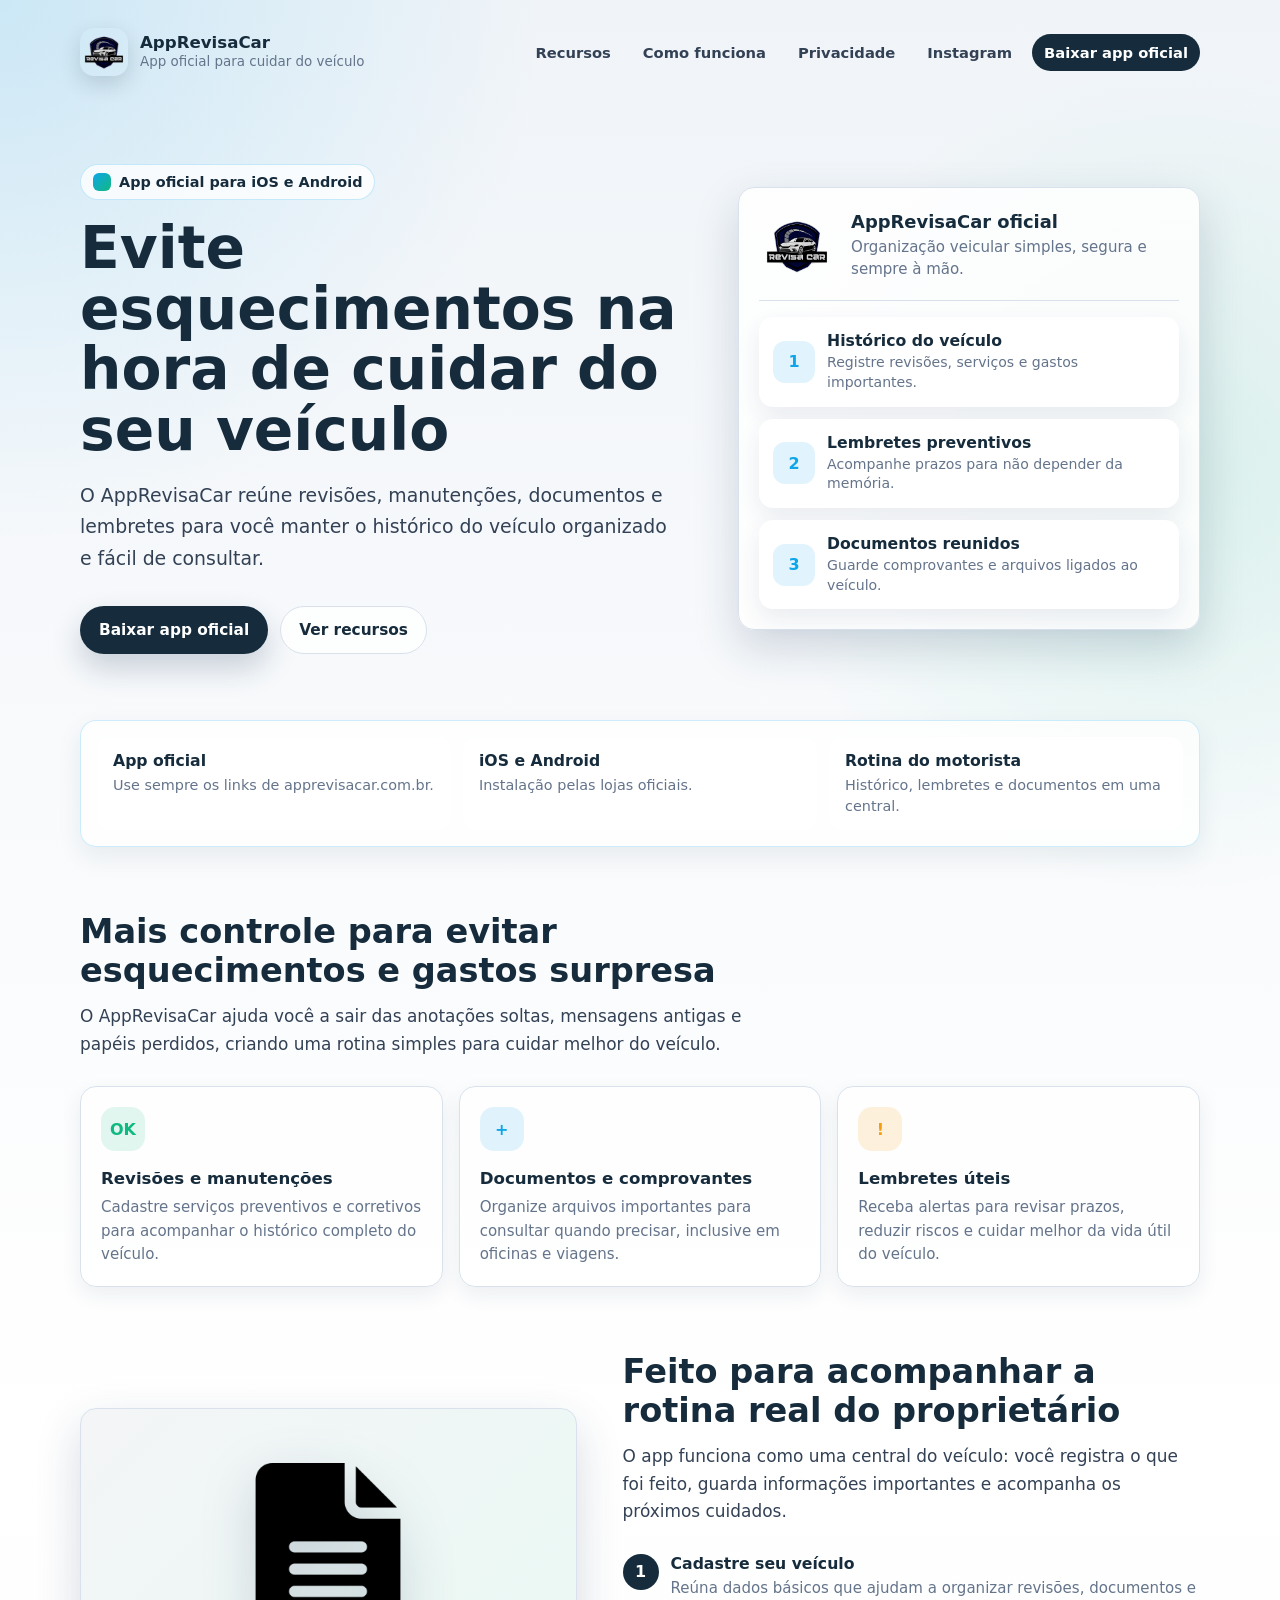
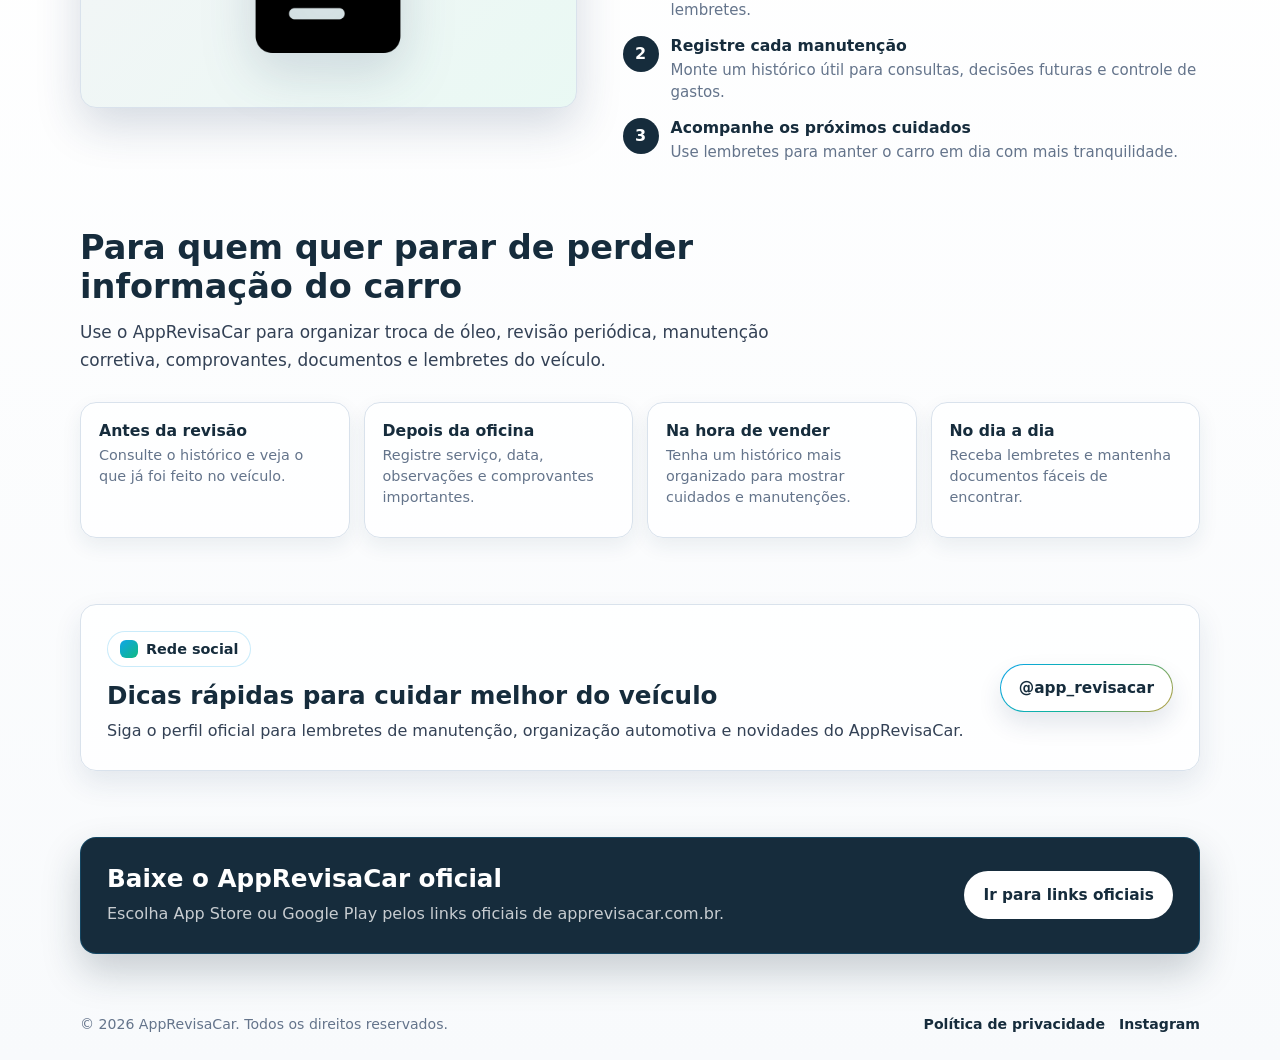
==== commit 7caea5ec: "Fix." ====
--- a/index.html
+++ b/index.html
@@ -3,42 +3,76 @@
 <head>
     <meta charset="UTF-8" />
     <meta name="viewport" content="width=device-width, initial-scale=1.0" />
-    <meta name="description" content="Conheça o RevisaCar, aplicativo para organizar revisões, documentos, manutenções e lembretes do seu veículo." />
-    <title>RevisaCar - Gestão de revisões veiculares</title>
+    <meta name="description" content="AppRevisaCar é o app oficial para organizar revisões, manutenções, documentos e lembretes do seu veículo em um só lugar." />
+    <meta name="theme-color" content="#162c3c" />
+    <link rel="canonical" href="https://www.apprevisacar.com.br/" />
+    <meta property="og:type" content="website" />
+    <meta property="og:locale" content="pt_BR" />
+    <meta property="og:site_name" content="AppRevisaCar" />
+    <meta property="og:title" content="AppRevisaCar - Revisões, documentos e lembretes do veículo" />
+    <meta property="og:description" content="Controle revisões, manutenções, documentos e lembretes do seu veículo com o AppRevisaCar oficial." />
+    <meta property="og:url" content="https://www.apprevisacar.com.br/" />
+    <meta property="og:image" content="https://www.apprevisacar.com.br/assets/icon.png" />
+    <meta name="twitter:card" content="summary" />
+    <meta name="twitter:title" content="AppRevisaCar - Gestão do seu veículo" />
+    <meta name="twitter:description" content="Organize histórico de manutenção, documentos e lembretes do veículo em um só app." />
+    <meta name="twitter:image" content="https://www.apprevisacar.com.br/assets/icon.png" />
+    <title>AppRevisaCar - Revisões, documentos e lembretes do veículo</title>
     <link rel="stylesheet" href="assets/css/base.css" />
     <link rel="stylesheet" href="assets/css/index.css" />
+    <script type="application/ld+json">
+        {
+            "@context": "https://schema.org",
+            "@type": "SoftwareApplication",
+            "name": "AppRevisaCar",
+            "applicationCategory": "UtilitiesApplication",
+            "operatingSystem": "iOS, Android",
+            "description": "Aplicativo oficial para organizar revisões, manutenções, documentos e lembretes do veículo.",
+            "url": "https://www.apprevisacar.com.br/",
+            "image": "https://www.apprevisacar.com.br/assets/icon.png",
+            "sameAs": [
+                "https://www.instagram.com/app_revisacar/"
+            ],
+            "offers": {
+                "@type": "Offer",
+                "price": "0",
+                "priceCurrency": "BRL"
+            }
+        }
+    </script>
 </head>
 <body>
     <div class="page">
-        <header class="topbar" aria-label="RevisaCar">
-            <a class="brand" href="./" aria-label="Página inicial do RevisaCar">
+        <header class="topbar" aria-label="AppRevisaCar">
+            <a class="brand" href="./" aria-label="Página inicial do AppRevisaCar">
                 <img src="assets/icon.png" alt="" />
                 <span>
-                    <strong>RevisaCar</strong>
-                    <span>Gestão de revisões veiculares</span>
+                    <strong>AppRevisaCar</strong>
+                    <span>App oficial para cuidar do veículo</span>
                 </span>
             </a>
 
             <nav class="nav-links" aria-label="Navegação principal">
                 <a href="#recursos">Recursos</a>
+                <a href="#como-funciona">Como funciona</a>
                 <a href="privacy_policy.html">Privacidade</a>
                 <a href="https://www.instagram.com/app_revisacar/" target="_blank" rel="noopener noreferrer">Instagram</a>
-                <a class="download-link" href="lojas.html">Baixar app</a>
+                <a class="download-link" href="lojas.html">Baixar app oficial</a>
             </nav>
         </header>
 
         <main>
             <section class="hero" aria-labelledby="titulo-principal">
                 <div class="hero-copy">
-                    <p class="eyebrow">Aplicativo para cuidar do seu veículo</p>
-                    <h1 id="titulo-principal">Revisões, documentos e lembretes do carro em um só lugar</h1>
+                    <p class="eyebrow">App oficial para iOS e Android</p>
+                    <h1 id="titulo-principal">Evite esquecimentos na hora de cuidar do seu veículo</h1>
                     <p class="lead">
-                        O RevisaCar simplifica o controle de manutenções preventivas e corretivas,
-                        ajuda a acompanhar o histórico do veículo e lembra você dos próximos cuidados.
+                        O AppRevisaCar reúne revisões, manutenções, documentos e lembretes
+                        para você manter o histórico do veículo organizado e fácil de consultar.
                     </p>
 
                     <div class="actions" aria-label="Ações principais">
-                        <a class="button primary" href="lojas.html">Baixar o aplicativo</a>
+                        <a class="button primary" href="lojas.html">Baixar app oficial</a>
                         <a class="button secondary" href="#recursos">Ver recursos</a>
                     </div>
                 </div>
@@ -47,8 +81,8 @@
                     <div class="app-card">
                         <img src="assets/icon.png" alt="" />
                         <span>
-                            <strong>RevisaCar</strong>
-                            <span>Organização veicular simples para o dia a dia.</span>
+                            <strong>AppRevisaCar oficial</strong>
+                            <span>Organização veicular simples, segura e sempre à mão.</span>
                         </span>
                     </div>
 
@@ -56,59 +90,74 @@
                         <li>
                             <span class="status-icon" aria-hidden="true">1</span>
                             <span>
-                                <strong>Histórico centralizado</strong>
-                                <span>Registre serviços, revisões e informações importantes.</span>
+                                <strong>Histórico do veículo</strong>
+                                <span>Registre revisões, serviços e gastos importantes.</span>
                             </span>
                         </li>
                         <li>
                             <span class="status-icon" aria-hidden="true">2</span>
                             <span>
-                                <strong>Alertas de revisão</strong>
-                                <span>Receba lembretes para manter o veículo em dia.</span>
+                                <strong>Lembretes preventivos</strong>
+                                <span>Acompanhe prazos para não depender da memória.</span>
                             </span>
                         </li>
                         <li>
                             <span class="status-icon" aria-hidden="true">3</span>
                             <span>
                                 <strong>Documentos reunidos</strong>
-                                <span>Guarde arquivos e comprovantes ligados ao carro.</span>
+                                <span>Guarde comprovantes e arquivos ligados ao veículo.</span>
                             </span>
                         </li>
                     </ul>
                 </aside>
             </section>
 
+            <section class="trust-strip" aria-label="Sinais de confiança do AppRevisaCar">
+                <div>
+                    <strong>App oficial</strong>
+                    <span>Use sempre os links de apprevisacar.com.br.</span>
+                </div>
+                <div>
+                    <strong>iOS e Android</strong>
+                    <span>Instalação pelas lojas oficiais.</span>
+                </div>
+                <div>
+                    <strong>Rotina do motorista</strong>
+                    <span>Histórico, lembretes e documentos em uma central.</span>
+                </div>
+            </section>
+
             <section id="recursos" aria-labelledby="titulo-recursos">
                 <div class="section-heading">
-                    <h2 id="titulo-recursos">Mais controle para evitar esquecimentos e gastos imprevistos</h2>
+                    <h2 id="titulo-recursos">Mais controle para evitar esquecimentos e gastos surpresa</h2>
                     <p>
-                        A proposta do RevisaCar é deixar as informações do veículo fáceis de consultar,
-                        com uma rotina simples para registrar o que já foi feito e o que ainda precisa de atenção.
+                        O AppRevisaCar ajuda você a sair das anotações soltas, mensagens antigas
+                        e papéis perdidos, criando uma rotina simples para cuidar melhor do veículo.
                     </p>
                 </div>
 
                 <div class="feature-grid">
                     <article class="feature">
                         <span class="feature-icon" aria-hidden="true">OK</span>
-                        <h3>Revisões organizadas</h3>
-                        <p>Cadastre manutenções preventivas e corretivas para acompanhar o histórico completo do veículo.</p>
+                        <h3>Revisões e manutenções</h3>
+                        <p>Cadastre serviços preventivos e corretivos para acompanhar o histórico completo do veículo.</p>
                     </article>
 
                     <article class="feature">
                         <span class="feature-icon" aria-hidden="true">+</span>
-                        <h3>Consulta rápida</h3>
-                        <p>Acesse dados importantes sem depender de anotações soltas, mensagens antigas ou papéis perdidos.</p>
+                        <h3>Documentos e comprovantes</h3>
+                        <p>Organize arquivos importantes para consultar quando precisar, inclusive em oficinas e viagens.</p>
                     </article>
 
                     <article class="feature">
                         <span class="feature-icon" aria-hidden="true">!</span>
                         <h3>Lembretes úteis</h3>
-                        <p>Receba notificações para revisar prazos, reduzir riscos e cuidar melhor da vida útil do carro.</p>
-                    </article>
-                </div>
-            </section>
-
-            <section class="workflow" aria-labelledby="titulo-funcionamento">
+                        <p>Receba alertas para revisar prazos, reduzir riscos e cuidar melhor da vida útil do veículo.</p>
+                    </article>
+                </div>
+            </section>
+
+            <section id="como-funciona" class="workflow" aria-labelledby="titulo-funcionamento">
                 <div class="document-visual" aria-hidden="true">
                     <img src="assets/document.png" alt="" loading="lazy" />
                 </div>
@@ -117,8 +166,8 @@
                     <div class="section-heading">
                         <h2 id="titulo-funcionamento">Feito para acompanhar a rotina real do proprietário</h2>
                         <p>
-                            O app funciona como uma central do veículo: você registra eventos importantes,
-                            mantém documentos por perto e consulta o histórico quando precisar.
+                            O app funciona como uma central do veículo: você registra o que foi feito,
+                            guarda informações importantes e acompanha os próximos cuidados.
                         </p>
                     </div>
 
@@ -126,15 +175,15 @@
                         <li>
                             <span class="step-number">1</span>
                             <span>
-                                <strong>Adicione as informações do veículo</strong>
-                                <span>Organize dados que ajudam a acompanhar revisões e manutenções.</span>
+                                <strong>Cadastre seu veículo</strong>
+                                <span>Reúna dados básicos que ajudam a organizar revisões, documentos e lembretes.</span>
                             </span>
                         </li>
                         <li>
                             <span class="step-number">2</span>
                             <span>
                                 <strong>Registre cada manutenção</strong>
-                                <span>Monte um histórico útil para decisões futuras e consultas rápidas.</span>
+                                <span>Monte um histórico útil para consultas, decisões futuras e controle de gastos.</span>
                             </span>
                         </li>
                         <li>
@@ -148,33 +197,62 @@
                 </div>
             </section>
 
+            <section class="seo-section" aria-labelledby="titulo-usos">
+                <div class="section-heading">
+                    <h2 id="titulo-usos">Para quem quer parar de perder informação do carro</h2>
+                    <p>
+                        Use o AppRevisaCar para organizar troca de óleo, revisão periódica,
+                        manutenção corretiva, comprovantes, documentos e lembretes do veículo.
+                    </p>
+                </div>
+
+                <div class="use-grid">
+                    <article>
+                        <strong>Antes da revisão</strong>
+                        <span>Consulte o histórico e veja o que já foi feito no veículo.</span>
+                    </article>
+                    <article>
+                        <strong>Depois da oficina</strong>
+                        <span>Registre serviço, data, observações e comprovantes importantes.</span>
+                    </article>
+                    <article>
+                        <strong>Na hora de vender</strong>
+                        <span>Tenha um histórico mais organizado para mostrar cuidados e manutenções.</span>
+                    </article>
+                    <article>
+                        <strong>No dia a dia</strong>
+                        <span>Receba lembretes e mantenha documentos fáceis de encontrar.</span>
+                    </article>
+                </div>
+            </section>
+
             <section class="social-strip" aria-labelledby="titulo-instagram">
                 <div>
                     <p class="eyebrow">Rede social</p>
-                    <h2 id="titulo-instagram">Acompanhe o RevisaCar no Instagram</h2>
+                    <h2 id="titulo-instagram">Dicas rápidas para cuidar melhor do veículo</h2>
                     <p>
-                        Siga nosso perfil para novidades do app, lembretes de cuidado com o veículo
-                        e conteúdos sobre organização automotiva.
-                    </p>
-                </div>
-
-                <a class="button social" href="https://www.instagram.com/app_revisacar/" target="_blank" rel="noopener noreferrer" aria-label="Abrir o Instagram do RevisaCar em uma nova aba">
+                        Siga o perfil oficial para lembretes de manutenção, organização automotiva
+                        e novidades do AppRevisaCar.
+                    </p>
+                </div>
+
+                <a class="button social" href="https://www.instagram.com/app_revisacar/" target="_blank" rel="noopener noreferrer" aria-label="Abrir o Instagram do AppRevisaCar em uma nova aba">
                     @app_revisacar
                 </a>
             </section>
 
             <section class="download-strip" aria-labelledby="titulo-download">
                 <div>
-                    <h2 id="titulo-download">Instale o RevisaCar no seu celular</h2>
-                    <p>Abra a página de lojas para escolher App Store ou Google Play.</p>
-                </div>
-
-                <a class="button" href="lojas.html">Ir para as lojas</a>
+                    <h2 id="titulo-download">Baixe o AppRevisaCar oficial</h2>
+                    <p>Escolha App Store ou Google Play pelos links oficiais de apprevisacar.com.br.</p>
+                </div>
+
+                <a class="button" href="lojas.html">Ir para links oficiais</a>
             </section>
         </main>
 
         <footer>
-            <span>&copy; 2025 RevisaCar. Todos os direitos reservados.</span>
+            <span>&copy; 2026 AppRevisaCar. Todos os direitos reservados.</span>
             <nav class="footer-links" aria-label="Links de rodapé">
                 <a href="privacy_policy.html">Política de privacidade</a>
                 <a href="https://www.instagram.com/app_revisacar/" target="_blank" rel="noopener noreferrer">Instagram</a>
--- a/assets/css/index.css
+++ b/assets/css/index.css
@@ -1,6 +1,6 @@
   main {
       display: grid;
-      gap: 76px;
+      gap: 66px;
       padding: 70px 0 62px;
   }
 
@@ -123,6 +123,39 @@
       color: var(--slate-500);
       font-size: 0.88rem;
       line-height: 1.4;
+  }
+
+  .trust-strip {
+      display: grid;
+      grid-template-columns: repeat(3, minmax(0, 1fr));
+      gap: 12px;
+      padding: 16px;
+      border: 1px solid rgba(14, 165, 233, 0.2);
+      border-radius: var(--radius);
+      background: rgba(255, 255, 255, 0.78);
+      box-shadow: 0 10px 24px rgba(30, 58, 95, 0.08);
+  }
+
+  .trust-strip div {
+      padding: 14px 16px;
+      border-radius: 14px;
+      background: var(--white);
+  }
+
+  .trust-strip strong,
+  .use-grid strong {
+      display: block;
+      color: var(--primary-700);
+      font-size: 0.98rem;
+  }
+
+  .trust-strip span,
+  .use-grid span {
+      display: block;
+      margin-top: 5px;
+      color: var(--slate-500);
+      font-size: 0.9rem;
+      line-height: 1.45;
   }
 
   .section-heading {
@@ -194,6 +227,26 @@
       line-height: 1.55;
   }
 
+  .seo-section {
+      display: grid;
+      gap: 28px;
+  }
+
+  .use-grid {
+      display: grid;
+      grid-template-columns: repeat(4, minmax(0, 1fr));
+      gap: 14px;
+  }
+
+  .use-grid article {
+      min-height: 136px;
+      padding: 18px;
+      border: 1px solid var(--primary-100);
+      border-radius: var(--radius);
+      background: rgba(255, 255, 255, 0.84);
+      box-shadow: 0 8px 20px rgba(30, 58, 95, 0.08);
+  }
+
   .workflow {
       display: grid;
       grid-template-columns: minmax(0, 0.86fr) minmax(320px, 1fr);
@@ -382,6 +435,8 @@
 
       .hero,
       .workflow,
+      .trust-strip,
+      .use-grid,
       .social-strip,
       .download-strip {
           grid-template-columns: 1fr;
